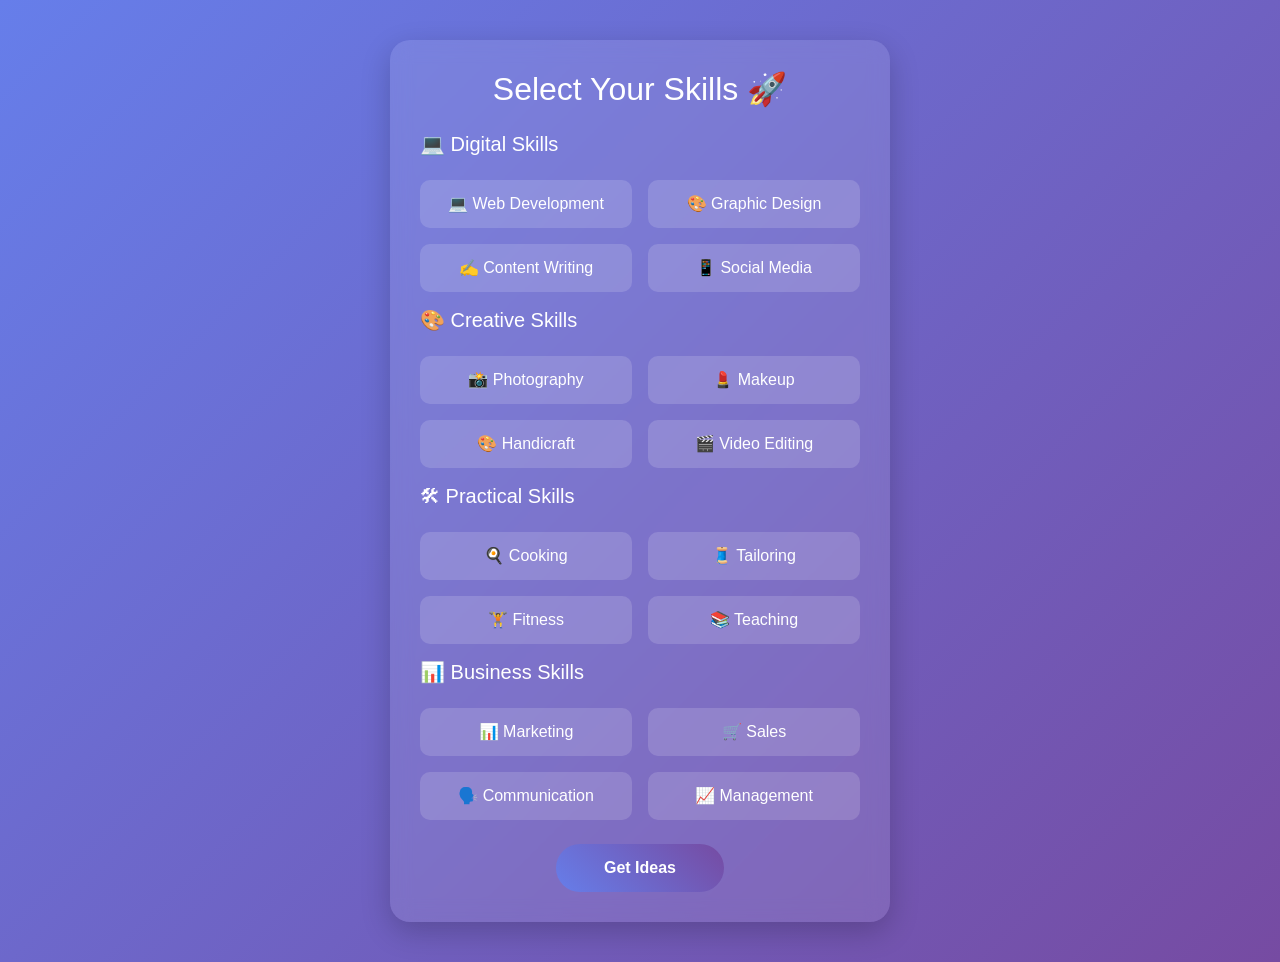
==== frontend/roadmap.html @ 8f5f4b8c "Initial commit" ====
<!DOCTYPE html>
<html lang="en">
<head>
  <meta charset="UTF-8">
  <title>Roadmap</title>

  <link href="https://cdn.jsdelivr.net/npm/bootstrap@5.3.0/dist/css/bootstrap.min.css" rel="stylesheet">
  <link rel="stylesheet" href="styles.css">
</head>

<body>

<div class="container py-5">

  <h2 class="text-center mb-5">Business Roadmap 🚀</h2>

  <div id="roadmapContainer"></div>

</div>
<div class="text-center mt-4">
  <button onclick="goToDashboard()" class="btn btn-primary">
    Go to Dashboard
  </button>
</div>

<script src="script.js"></script>

</body>
</html>
---- frontend/styles.css ----
body {
    overflow-y: auto;
  font-family: 'Segoe UI', sans-serif;
  margin: 0;
}

/* HERO */
.hero {
  height: 90vh;
  background: linear-gradient(135deg, #667eea, #764ba2);
  color: white;
}

/* Gradient Text */
.gradient-text {
  background: linear-gradient(to right, #ffffff, #dff9fb);
  -webkit-background-clip: text;
  -webkit-text-fill-color: transparent;
}

/* BUTTON FIX (CLEAN) */
.btn-primary {
  background: linear-gradient(45deg, #667eea, #764ba2);
  border: none;
  border-radius: 30px;
  padding: 12px 30px;
  font-weight: 600;
  transition: 0.3s;
}

.btn-primary:hover {
  transform: scale(1.05);
}

/* Outline Button */
.btn-outline-light {
  border-radius: 30px;
  padding: 12px 30px;
}

/* FEATURES */
.features {
  background: #f8f9fa;
  padding: 80px 0;
}

/* CARDS */
.feature-card {
  background: white;
  border-radius: 20px;
  padding: 30px;
  transition: 0.3s;
  box-shadow: 0 5px 20px rgba(0,0,0,0.1);
}

.feature-card:hover {
  transform: translateY(-10px);
}

/* ICON */
.icon {
  font-size: 40px;
  margin-bottom: 10px;
}
/* ================= LOGIN PAGE ================= */

.login-section {
  height: 100vh;
  background: linear-gradient(135deg, #667eea, #764ba2);
}

/* Glass effect */
.login-box {
  background: rgba(255, 255, 255, 0.15);
  padding: 40px;
  border-radius: 20px;
  backdrop-filter: blur(10px);
  width: 350px;
  color: white;
  box-shadow: 0 10px 30px rgba(0,0,0,0.2);
}

/* Input styling */
.login-box input {
  border-radius: 10px;
  padding: 10px;
}
.card {
  border-radius: 15px;
  transition: 0.3s;
}

.card:hover {
  transform: translateY(-10px);
}
/* ================= SKILL PAGE ================= */

.skill-section {
  min-height: 100vh;
  padding: 40px 0;
  background: linear-gradient(135deg, #667eea, #764ba2);
}

.skill-box {
  background: rgba(255,255,255,0.1);
   padding-bottom: 50px;
  padding: 30px;
  border-radius: 20px;
  backdrop-filter: blur(10px);
  width: 100%;
  max-width: 500px;
  color: white;
  box-shadow: 0 10px 30px rgba(0,0,0,0.2);
}

/* Skill Card */
.skill-card {
  background: rgba(255,255,255,0.15);
  padding: 12px;
  border-radius: 10px;
  text-align: center;
  cursor: pointer;
  transition: 0.3s;
}

.skill-card:hover {
  background: rgba(255,255,255,0.3);
  transform: scale(1.05);
}

/* Active */
.skill-card.active {
  background: white;
  color: #764ba2;
  font-weight: bold;
}

/* ================= IDEA CARDS ================= */

.idea-card {
  background: white;
  padding: 25px;
  border-radius: 20px;
  transition: 0.4s;
  box-shadow: 0 10px 25px rgba(0,0,0,0.1);
  text-align: center;
}

.idea-card:hover {
  transform: translateY(-12px) scale(1.03);
  box-shadow: 0 20px 40px rgba(0,0,0,0.2);
}

.idea-card h5 {
  font-weight: 600;
  margin-bottom: 10px;
}

.idea-card p {
  color: #666;
}

/* ================= ROADMAP ================= */

.roadmap-step {
  background: white;
  padding: 20px;
  margin-bottom: 15px;
  border-radius: 15px;
  box-shadow: 0 5px 15px rgba(0,0,0,0.1);
  transition: 0.3s;
}

.roadmap-step:hover {
  transform: translateX(10px);
}

/* ================= DASHBOARD ================= */

.dashboard-box {
  background: white;
  padding: 20px;
  border-radius: 15px;
  box-shadow: 0 5px 15px rgba(0,0,0,0.1);
}
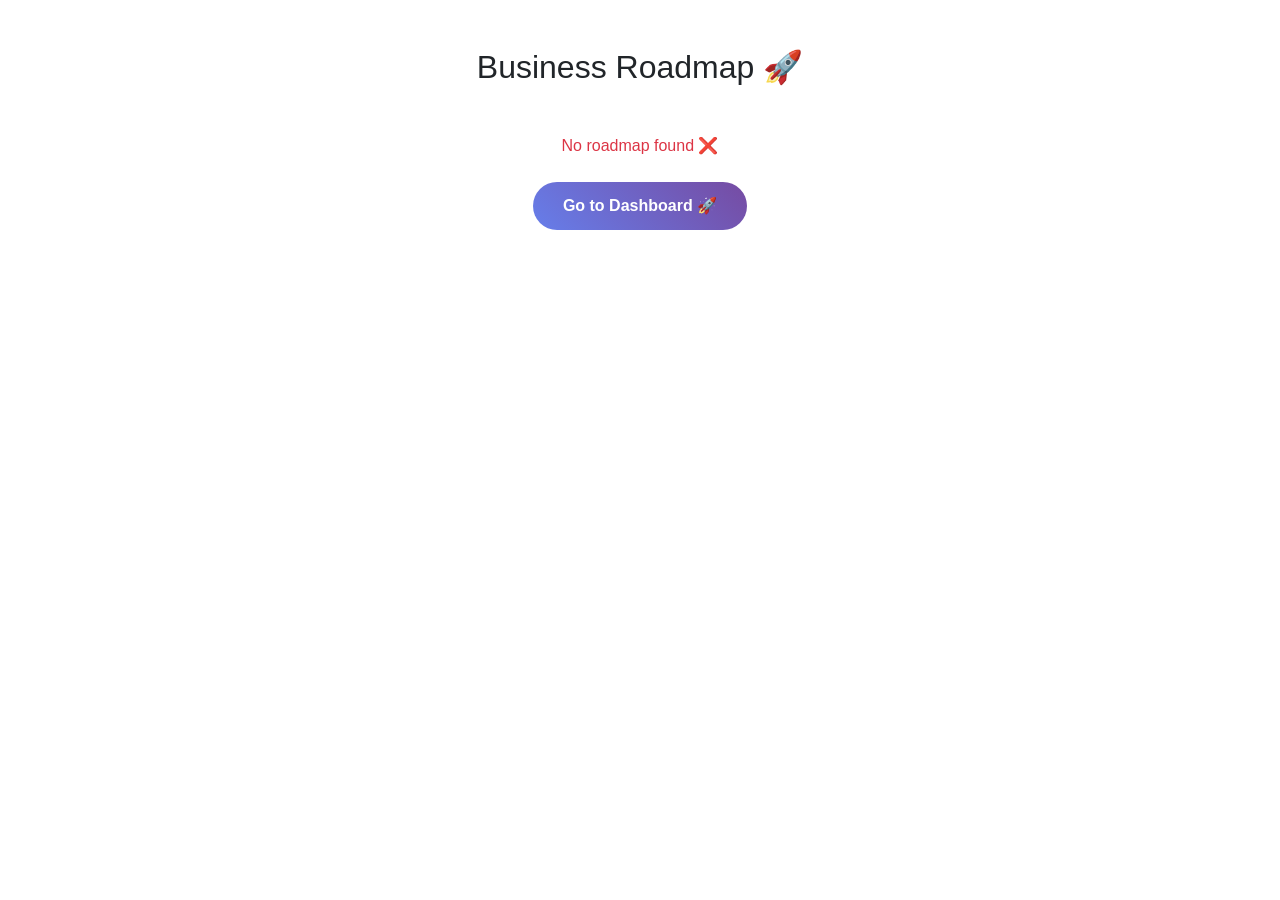
==== commit a0599686: "final dashboard + roadmap fix" ====
--- a/frontend/roadmap.html
+++ b/frontend/roadmap.html
@@ -4,26 +4,70 @@
   <meta charset="UTF-8">
   <title>Roadmap</title>
 
+  <!-- Bootstrap -->
   <link href="https://cdn.jsdelivr.net/npm/bootstrap@5.3.0/dist/css/bootstrap.min.css" rel="stylesheet">
+
+  <!-- CSS -->
   <link rel="stylesheet" href="styles.css">
 </head>
 
 <body>
 
-<div class="container py-5">
+<div class="container py-5 text-center">
 
-  <h2 class="text-center mb-5">Business Roadmap 🚀</h2>
+  <h2 class="mb-5">Business Roadmap 🚀</h2>
 
+  <!-- Roadmap container -->
   <div id="roadmapContainer"></div>
 
-</div>
-<div class="text-center mt-4">
-  <button onclick="goToDashboard()" class="btn btn-primary">
-    Go to Dashboard
-  </button>
+  <!-- Button -->
+  <div class="mt-4">
+    <button onclick="goDashboard()" class="btn btn-primary">
+      Go to Dashboard 🚀
+    </button>
+  </div>
+
 </div>
 
-<script src="script.js"></script>
+<!-- ✅ SCRIPT (IMPORTANT: BODY KE END ME) -->
+<script>
+
+function goDashboard() {
+  window.location.href = "dashboard.html";
+}
+
+// 🔥 LOAD ROADMAP AFTER PAGE LOAD
+window.onload = function () {
+
+  const skill = localStorage.getItem("selectedSkill");
+
+  const roadmapData = {
+    "Web Development": [
+      "Learn HTML, CSS, JavaScript",
+      "Build projects",
+      "Learn React",
+      "Start freelancing"
+    ],
+    "Graphic Design": [
+      "Learn Canva / Photoshop",
+      "Create portfolio",
+      "Work with clients"
+    ]
+  };
+
+  const container = document.getElementById("roadmapContainer");
+
+  if (skill && roadmapData[skill]) {
+    roadmapData[skill].forEach(step => {
+      container.innerHTML += `<p class="fs-5">✅ ${step}</p>`;
+    });
+  } else {
+    container.innerHTML = "<p class='text-danger'>No roadmap found ❌</p>";
+  }
+
+};
+
+</script>
 
 </body>
 </html>
--- a/frontend/styles.css
+++ b/frontend/styles.css
@@ -182,4 +182,27 @@
   padding: 20px;
   border-radius: 15px;
   box-shadow: 0 5px 15px rgba(0,0,0,0.1);
+}
+.btn-dashboard {
+  padding: 12px 25px;
+  border: none;
+  border-radius: 25px;
+  background: linear-gradient(135deg, #4facfe, #a64bf4);
+  color: white;
+  font-size: 16px;
+  cursor: pointer;
+  transition: 0.3s;
+}
+
+.btn-dashboard:hover {
+  transform: scale(1.05);
+}
+
+.btn-logout {
+  padding: 10px 20px;
+  border: none;
+  border-radius: 20px;
+  background: red;
+  color: white;
+  cursor: pointer;
 }
